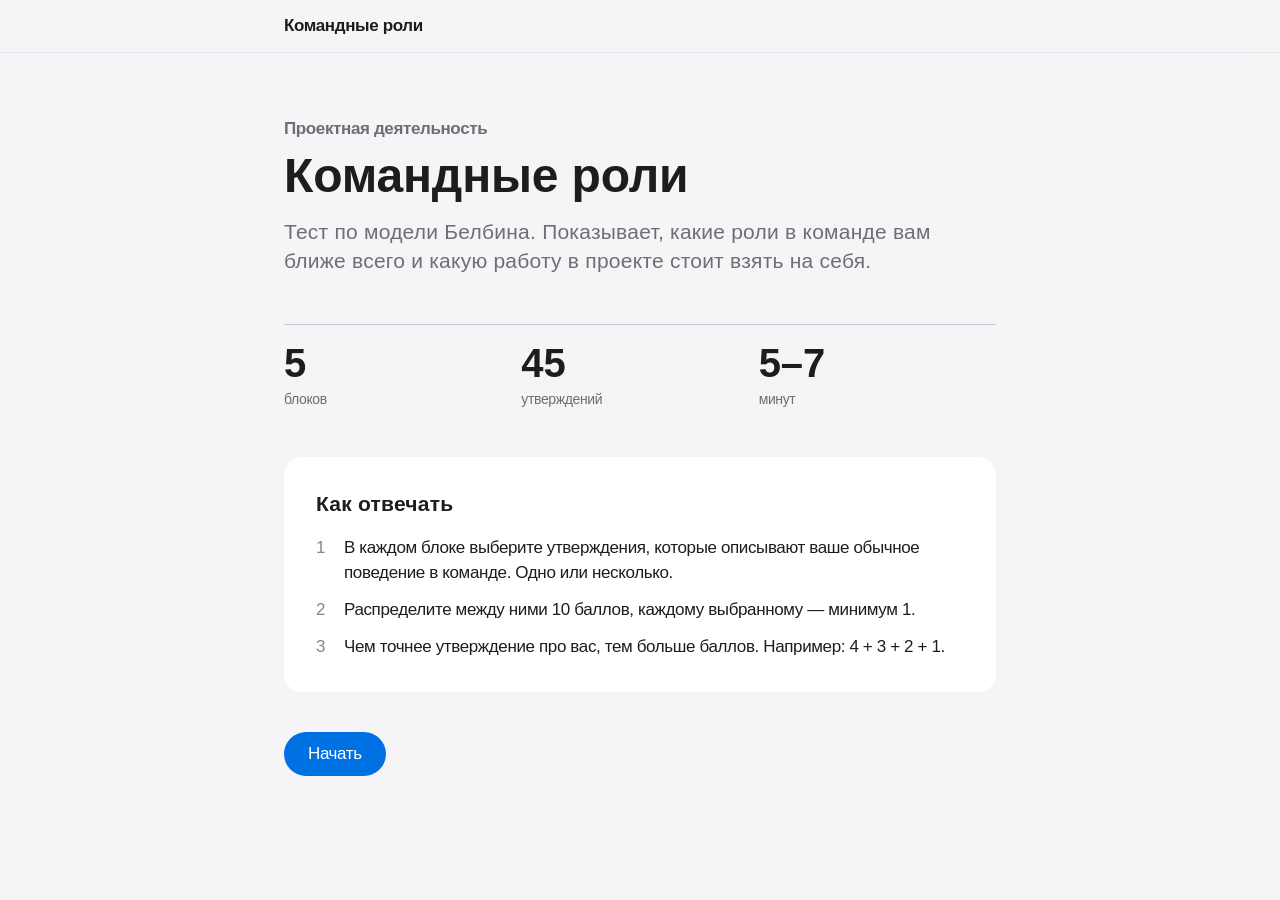
==== index.html @ 1e19f906 "Выложить тест командных ролей" ====
<!doctype html>
<html lang="ru">
<head>
  <meta charset="utf-8">
  <meta name="viewport" content="width=device-width, initial-scale=1, viewport-fit=cover">
  <title>Командные роли</title>
  <link rel="stylesheet" href="styles.css">
</head>
<body>
  <header class="topbar">
    <div class="topbar-inner">
      <span class="topbar-title">Командные роли</span>
      <span class="topbar-step" id="step"></span>
    </div>
    <div class="progress" id="progress" hidden><div class="progress-fill" id="progress-fill"></div></div>
  </header>

  <main id="app"></main>

  <script src="data.js"></script>
  <script src="app.js"></script>
</body>
</html>
---- styles.css ----
:root {
  --bg: #f5f5f7;
  --surface: #ffffff;
  --text: #1d1d1f;
  --text-2: #6e6e73;
  --text-3: #86868b;
  --faint: #c7c7cc;
  --line: #e5e5ea;
  --accent: #0071e3;
  --accent-hover: #0077ed;
  --fill: rgba(118, 118, 128, 0.12);
  --bar-muted: #c7c7cc;
  --radius: 18px;
  --width: 760px;
  --font: -apple-system, BlinkMacSystemFont, "SF Pro Text", "Helvetica Neue", "Segoe UI", Roboto, Arial, sans-serif;
}

* { box-sizing: border-box; }

html { -webkit-text-size-adjust: 100%; }

body {
  margin: 0;
  background: var(--bg);
  color: var(--text);
  font: 17px/1.47 var(--font);
  letter-spacing: -0.022em;
  -webkit-font-smoothing: antialiased;
}

h1, h2, p, ul, ol, dl, dd { margin: 0; padding: 0; }
ul, ol { list-style: none; }
button { font: inherit; letter-spacing: inherit; }

:focus-visible { outline: 2px solid var(--accent); outline-offset: 2px; }

/* Шапка */

.topbar {
  position: sticky;
  top: 0;
  z-index: 10;
  background: rgba(245, 245, 247, 0.8);
  -webkit-backdrop-filter: saturate(180%) blur(20px);
  backdrop-filter: saturate(180%) blur(20px);
  border-bottom: 1px solid var(--line);
}

.topbar-inner {
  max-width: var(--width);
  height: 52px;
  margin: 0 auto;
  padding: 0 24px;
  display: flex;
  align-items: center;
  justify-content: space-between;
}

.topbar-title { font-size: 17px; font-weight: 600; }
.topbar-step { font-size: 14px; color: var(--text-2); font-variant-numeric: tabular-nums; }

.progress { position: absolute; left: 0; right: 0; bottom: -1px; height: 2px; }
.progress[hidden] { display: none; }
.progress-fill { height: 100%; background: var(--accent); transition: width 0.4s ease; }

/* Общая типографика */

main {
  max-width: var(--width);
  margin: 0 auto;
  padding: 64px 24px 80px;
}

body[data-screen="block"] main { padding-bottom: 160px; }

.eyebrow { font-size: 17px; font-weight: 600; color: var(--text-2); margin-bottom: 8px; }

h1 {
  font-size: 48px;
  line-height: 1.08;
  font-weight: 600;
  letter-spacing: -0.003em;
}

.lead {
  margin-top: 16px;
  max-width: 680px;
  font-size: 21px;
  line-height: 1.38;
  letter-spacing: 0.011em;
  color: var(--text-2);
}

.card { background: var(--surface); border-radius: var(--radius); }

.actions { margin-top: 40px; display: flex; align-items: center; gap: 12px; }

.button {
  appearance: none;
  border: 0;
  border-radius: 980px;
  padding: 12px 24px;
  background: var(--accent);
  color: #fff;
  font-size: 17px;
  line-height: 1.18;
  cursor: pointer;
  transition: background-color 0.15s ease;
}

.button:hover { background: var(--accent-hover); }
.button:disabled { background: #e8e8ed; color: var(--text-3); cursor: default; }

.button-plain { background: transparent; color: var(--accent); padding-inline: 14px; }
.button-plain:hover { background: transparent; text-decoration: underline; }

/* Вступление */

.facts {
  display: grid;
  grid-template-columns: repeat(3, 1fr);
  margin-top: 48px;
  border-top: 1px solid var(--faint);
}

.facts div { padding-top: 16px; }
.facts dt { font-size: 40px; line-height: 1.1; font-weight: 600; letter-spacing: -0.003em; }
.facts dd { margin-top: 4px; font-size: 14px; color: var(--text-2); }

.rules { margin-top: 48px; padding: 32px; }
.rules h2 { font-size: 21px; font-weight: 600; letter-spacing: 0.011em; }
.rules ol { margin-top: 16px; display: grid; gap: 12px; counter-reset: step; }

.rules li {
  display: grid;
  grid-template-columns: 28px 1fr;
  counter-increment: step;
}

.rules li::before { content: counter(step); color: var(--text-3); font-variant-numeric: tabular-nums; }

/* Блок с утверждениями */

.statements { margin-top: 40px; padding-left: 24px; overflow: hidden; }

.statement {
  display: flex;
  align-items: center;
  gap: 24px;
  padding: 16px 20px 16px 0;
  border-bottom: 1px solid var(--line);
}

.statement:last-child { border-bottom: 0; }
.statement-text { flex: 1; }

.statement-control { flex: none; display: flex; align-items: center; gap: 14px; }

.statement-value {
  width: 22px;
  text-align: right;
  font-weight: 600;
  font-variant-numeric: tabular-nums;
}

.statement:not(.is-selected) .statement-value { color: var(--faint); font-weight: 400; }

.stepper { display: flex; border-radius: 9px; background: var(--fill); }

.stepper button {
  position: relative;
  width: 46px;
  height: 34px;
  border: 0;
  border-radius: 9px;
  background: transparent;
  color: var(--text);
  font-size: 20px;
  line-height: 1;
  cursor: pointer;
}

.stepper button + button::before {
  content: "";
  position: absolute;
  left: 0;
  top: 9px;
  bottom: 9px;
  width: 1px;
  background: rgba(60, 60, 67, 0.18);
}

.stepper button:not(:disabled):active { background: rgba(118, 118, 128, 0.2); }
.stepper button:disabled { color: var(--faint); cursor: default; }

.bottombar {
  position: fixed;
  left: 0;
  right: 0;
  bottom: 0;
  z-index: 10;
  padding-bottom: env(safe-area-inset-bottom);
  background: #fbfbfd;
  border-top: 1px solid var(--line);
}

.bottombar-inner {
  max-width: var(--width);
  margin: 0 auto;
  padding: 14px 24px;
  display: flex;
  align-items: center;
  justify-content: space-between;
  gap: 16px;
}

.meter { display: flex; flex-direction: column; gap: 8px; }
.meter-label { font-size: 14px; color: var(--text-2); }
.meter-cells { display: flex; gap: 3px; }

.meter-cells i {
  width: 18px;
  height: 4px;
  border-radius: 2px;
  background: var(--line);
  transition: background-color 0.15s ease;
}

.meter-cells i.is-filled { background: var(--accent); }

.nav { display: flex; align-items: center; gap: 4px; }

/* Результат */

.profile { margin-top: 48px; padding: 4px 28px 12px; }

.group { padding: 24px 0 8px; }
.group + .group { border-top: 1px solid var(--line); }
.group-title { font-size: 17px; font-weight: 600; }
.group-note { margin-top: 2px; font-size: 14px; color: var(--text-2); }

.bar-row {
  display: grid;
  grid-template-columns: 20px minmax(0, 15rem) 1fr 28px;
  align-items: center;
  gap: 16px;
  padding: 14px 0;
}

.group-note + .bar-row { margin-top: 6px; }

.bar-place { font-size: 14px; color: var(--text-3); font-variant-numeric: tabular-nums; }

.bar-name strong { font-weight: 600; }
.bar-name small { display: block; margin-top: 2px; font-size: 14px; line-height: 1.35; color: var(--text-2); }

.code {
  margin-left: 8px;
  font-size: 12px;
  letter-spacing: 0.02em;
  color: var(--text-3);
}

.bar {
  height: 8px;
  border-radius: 0 4px 4px 0;
  background: var(--bar-muted);
  transform-origin: left;
  animation: bar-grow 0.7s cubic-bezier(0.25, 0.1, 0.25, 1);
}

@keyframes bar-grow { from { transform: scaleX(0); } }

.is-lead .bar { background: var(--accent); }

.bar-value { text-align: right; font-weight: 600; font-variant-numeric: tabular-nums; }

.footnote { margin-top: 12px; padding: 0 28px; font-size: 12px; color: var(--text-3); }

.section-title { margin-top: 72px; font-size: 32px; line-height: 1.125; font-weight: 600; letter-spacing: 0.004em; }
.section-lead { margin-top: 8px; font-size: 17px; color: var(--text-2); }

.positions { margin-top: 24px; padding-left: 28px; }

.positions li {
  display: flex;
  align-items: baseline;
  justify-content: space-between;
  gap: 24px;
  padding: 18px 28px 18px 0;
  border-bottom: 1px solid var(--line);
}

.positions li:last-child { border-bottom: 0; }
.positions strong { font-weight: 600; }
.positions small { display: block; margin-top: 2px; font-size: 14px; color: var(--text-2); }
.via { flex: none; max-width: 45%; text-align: right; font-size: 14px; color: var(--text-3); }

/* Узкие экраны */

@media (max-width: 640px) {
  main { padding: 40px 16px 64px; }
  .topbar-inner, .bottombar-inner { padding-inline: 16px; }

  h1 { font-size: 40px; }
  .lead { font-size: 19px; }
  .facts dt { font-size: 32px; }
  .rules { padding: 24px; }

  .statements { padding-left: 16px; }
  .statement { gap: 12px; padding-right: 12px; }
  .statement-control { gap: 8px; }
  .statement-value { width: 18px; }
  .stepper button { width: 38px; }

  .meter-cells i { width: 12px; }

  .profile { padding-inline: 20px; }
  .bar-row {
    grid-template-columns: 20px 1fr 28px;
    grid-template-areas:
      "place name value"
      ".     bar  bar";
    row-gap: 10px;
  }
  .bar-place { grid-area: place; }
  .bar-name { grid-area: name; }
  .bar-track { grid-area: bar; }
  .bar-value { grid-area: value; }

  .footnote { padding-inline: 20px; }
  .section-title { font-size: 28px; }
  .positions { padding-left: 20px; }
  .positions li { flex-direction: column; gap: 6px; padding-right: 20px; }
  .via { max-width: none; text-align: left; }
}

@media (prefers-reduced-motion: reduce) {
  * { transition: none !important; animation: none !important; }
}
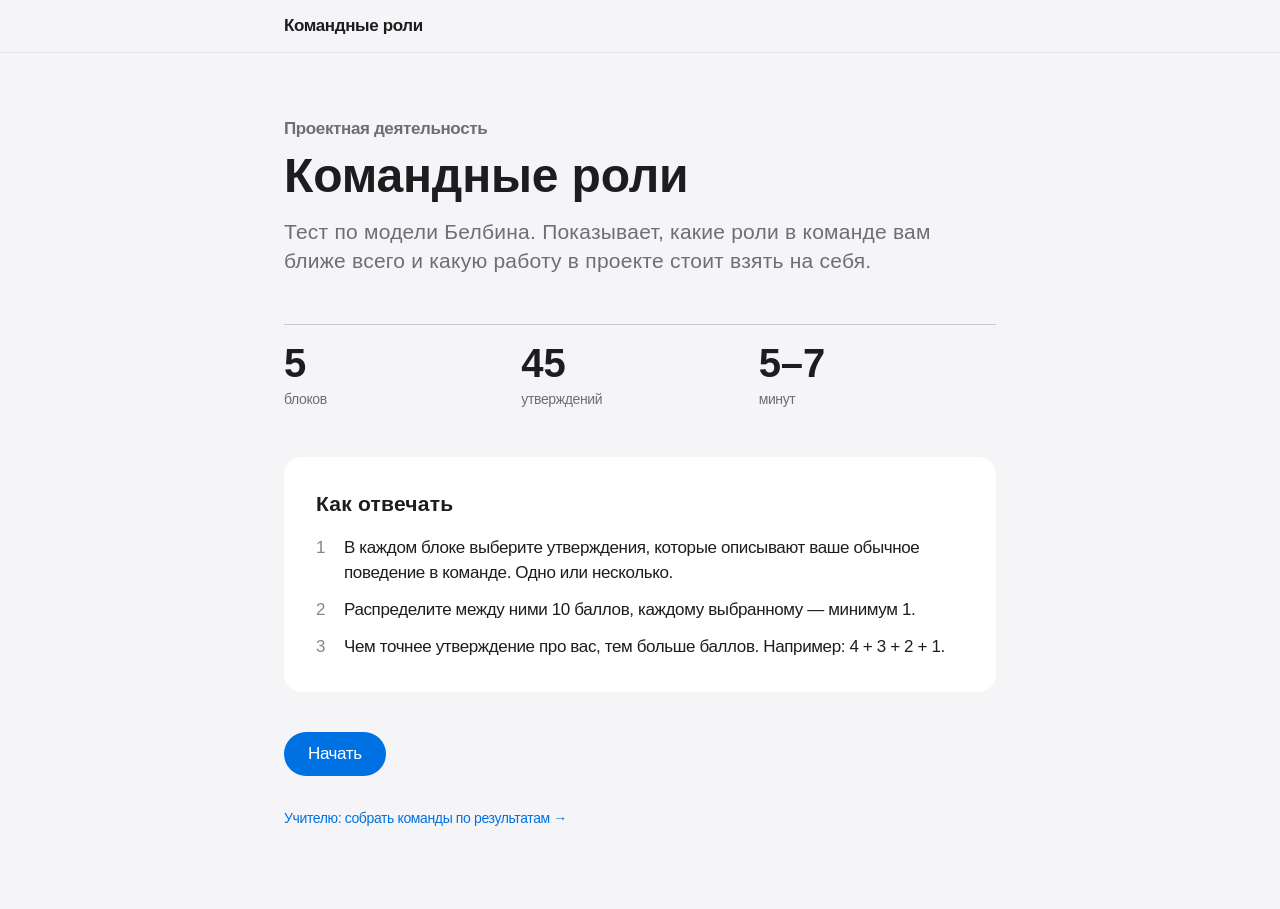
==== commit 4b34b902: "Добавить группы и распределение по командам" ====
--- a/index.html
+++ b/index.html
@@ -18,6 +18,8 @@
   <main id="app"></main>
 
   <script src="data.js"></script>
+  <script src="config.js"></script>
+  <script src="common.js"></script>
   <script src="app.js"></script>
 </body>
 </html>
--- a/styles.css
+++ b/styles.css
@@ -296,6 +296,96 @@
 .positions small { display: block; margin-top: 2px; font-size: 14px; color: var(--text-2); }
 .via { flex: none; max-width: 45%; text-align: right; font-size: 14px; color: var(--text-3); }
 
+/* Группа: вход ученика и его команда */
+
+a { color: var(--accent); text-decoration: none; }
+a:hover { text-decoration: underline; }
+a.topbar-title { color: var(--text); text-decoration: none; }
+
+.aside { margin-top: 32px; font-size: 14px; }
+
+.join { margin-top: 16px; padding: 32px; }
+.join h2 { font-size: 21px; font-weight: 600; letter-spacing: 0.011em; }
+.join p { margin-top: 8px; color: var(--text-2); }
+.join .join-name { color: var(--text); }
+
+.field { display: grid; gap: 6px; margin-top: 20px; }
+.field span { font-size: 14px; color: var(--text-2); }
+
+.field input {
+  width: 100%;
+  max-width: 420px;
+  padding: 12px 16px;
+  border: 1px solid var(--line);
+  border-radius: 12px;
+  background: var(--bg);
+  color: var(--text);
+  font: inherit;
+  letter-spacing: inherit;
+}
+
+.field input:focus { outline: none; border-color: var(--accent); background: var(--surface); }
+
+.team-card { margin-top: 40px; padding: 28px; }
+.team-label { font-size: 14px; font-weight: 600; color: var(--text-2); }
+.team-title { margin-top: 4px; font-size: 32px; line-height: 1.125; font-weight: 600; }
+.team-status { margin-top: 6px; font-size: 19px; line-height: 1.4; }
+
+.mates { margin-top: 16px; }
+
+.mates li,
+.team li,
+.people li {
+  display: flex;
+  align-items: baseline;
+  justify-content: space-between;
+  gap: 16px;
+  padding: 12px 0;
+  border-bottom: 1px solid var(--line);
+}
+
+.mates li:last-child,
+.team li:last-child,
+.people li:last-child { border-bottom: 0; }
+
+.mates .is-me { font-weight: 600; }
+.mates small { font-weight: 400; color: var(--text-2); }
+.mate-role { flex: none; font-size: 14px; color: var(--text-2); }
+
+/* Страница учителя */
+
+.invite {
+  margin-top: 40px;
+  padding: 28px;
+  display: grid;
+  grid-template-columns: 260px 1fr;
+  align-items: center;
+  gap: 32px;
+}
+
+.qr svg { display: block; width: 100%; height: auto; }
+.invite-text p { color: var(--text-2); }
+.invite-text .invite-link { margin-top: 8px; color: var(--text); font-weight: 600; word-break: break-all; }
+.invite-text .button { margin-top: 12px; margin-left: -14px; }
+
+.people { margin-top: 24px; padding: 4px 28px; }
+.status { flex: none; font-size: 14px; color: var(--text-3); }
+.status.is-done { color: var(--accent); }
+
+.notice { margin-top: 16px; font-size: 15px; color: var(--text-2); }
+
+.teams {
+  margin-top: 24px;
+  display: grid;
+  grid-template-columns: repeat(auto-fill, minmax(280px, 1fr));
+  gap: 16px;
+}
+
+.team { padding: 24px; }
+.team h3 { font-size: 21px; font-weight: 600; margin: 0 0 8px; }
+.team ul { margin: 0; }
+.team-gaps { margin-top: 12px; font-size: 14px; color: var(--text-2); }
+
 /* Узкие экраны */
 
 @media (max-width: 640px) {
@@ -333,6 +423,11 @@
   .positions { padding-left: 20px; }
   .positions li { flex-direction: column; gap: 6px; padding-right: 20px; }
   .via { max-width: none; text-align: left; }
+
+  .join, .team-card, .invite { padding: 24px; }
+  .invite { grid-template-columns: 1fr; gap: 20px; }
+  .qr { max-width: 260px; }
+  .people { padding-inline: 20px; }
 }
 
 @media (prefers-reduced-motion: reduce) {
